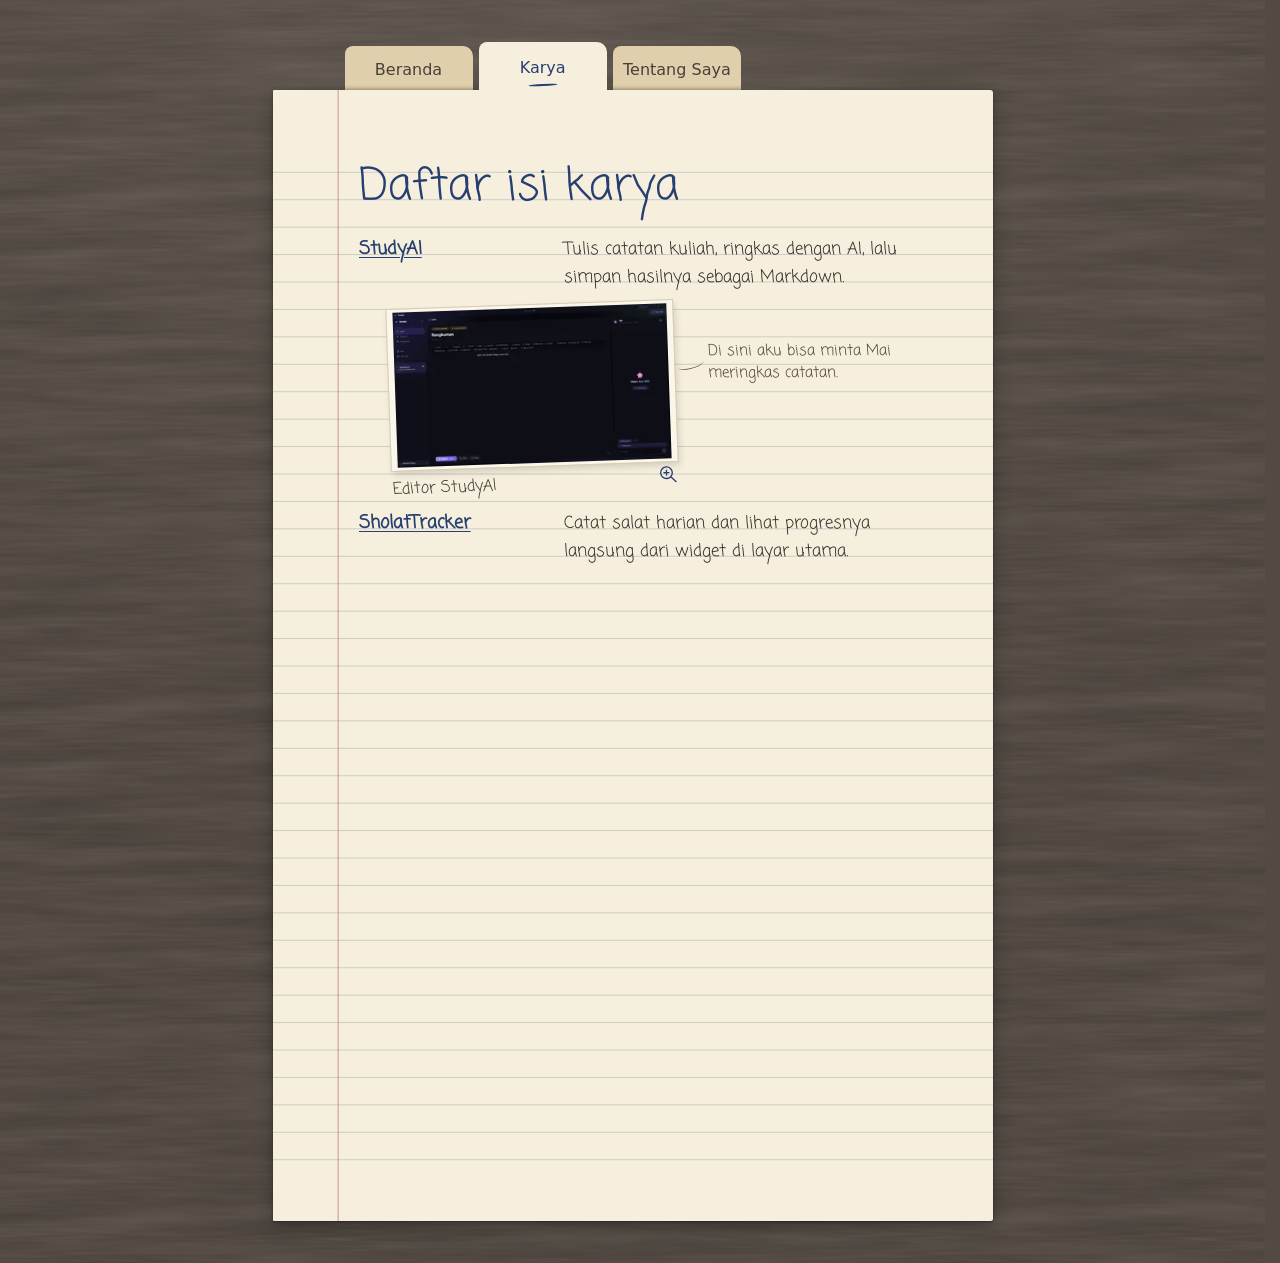
==== karya.html @ a85c1e25 "initial website" ====
<!doctype html>
<html lang="id">
<head>
  <meta charset="utf-8">
  <meta name="viewport" content="width=device-width, initial-scale=1">
  <title>StudyAI dan SholatTracker &mdash; Karya Haydar</title>
  <meta name="description" content="Jelajahi StudyAI untuk menulis dan merangkum catatan serta SholatTracker untuk melihat progres salat lewat widget. Buka foto aplikasi dan repositori tiap karya.">
  <link rel="stylesheet" href="assets/fonts/coming-soon.css">
  <link rel="stylesheet" href="assets/css/folio.css">
  <script defer blocking="render" src="assets/js/project-pockets.js"></script>
  <script defer blocking="render" src="assets/js/folio.js"></script>
  <script defer blocking="render" src="assets/js/photo-view.js"></script>
  <script defer blocking="render" src="assets/js/album.js"></script>
</head>
<body>
<div id="buku-sndiy">
  <noscript>
    <aside class="desk-note"><p class="reading-note">Semua isi bisa dibaca di sini. Kalau mau mencoba album interaktif, kamu bisa mengaktifkan JavaScript.</p></aside>
  </noscript>
  <nav class="paper-tabs" aria-label="Penanda bagian">
    <a href="index.html">Beranda</a>
    <a href="karya.html" aria-current="page">Karya</a>
    <a href="tentang.html">Tentang Saya</a>
  </nav>
  <div class="folio-frame"><div class="folio">
  <svg class="ruling" width="0" height="0" viewBox="0 0 210 330" preserveAspectRatio="none" aria-hidden="true">
    <path stroke="#a6afb1" stroke-opacity=".72" stroke-width=".22" d="M0 24H210 M0 32H210 M0 40H210 M0 48H210 M0 56H210 M0 64H210 M0 72H210 M0 80H210 M0 88H210 M0 96H210 M0 104H210 M0 112H210 M0 120H210 M0 128H210 M0 136H210 M0 144H210 M0 152H210 M0 160H210 M0 168H210 M0 176H210 M0 184H210 M0 192H210 M0 200H210 M0 208H210 M0 216H210 M0 224H210 M0 232H210 M0 240H210 M0 248H210 M0 256H210 M0 264H210 M0 272H210 M0 280H210 M0 288H210 M0 296H210 M0 304H210 M0 312H210"/>
    <path stroke="#be837a" stroke-width=".32" stroke-opacity=".72" d="M19 0V330"/>
  </svg>
  <header class="project-nav"><a class="link" href="#daftar-isi" data-back-to-index hidden>&larr; Kembali ke daftar isi</a></header>
  <main>
    <span class="font-probe" aria-hidden="true"></span>
    <div class="sheets">
    <section id="daftar-isi" data-content="proyek">
      <h1 tabindex="-1">Daftar isi karya</h1>
      <ul class="contents">
        <li><a href="#studyai"><strong>StudyAI</strong><p class="entry-summary">Tulis catatan kuliah, ringkas dengan AI, lalu simpan hasilnya sebagai Markdown.</p></a>
          <div class="editor-example">
            <figure class="print index-print" style="--photo-ratio:1.777778">
              <a class="photo-trigger single-photo" href="foto.html#foto-daftar-isi" data-full="assets/karya/editor-rangkum-studyai.webp" aria-label="Perbesar editor rangkuman StudyAI">
                <span class="print-window"><img src="assets/karya/editor-rangkum-studyai-kecil.webp" width="200" alt="Catatan berjudul Rangkuman di editor StudyAI, dengan panel asisten Mai di sebelah kanan" decoding="async"></span>
                <span class="print-label"><span class="photo-caption">Editor StudyAI</span><span class="photo-hint"><svg viewBox="0 0 24 24" width="20" height="20" fill="none" stroke="currentColor" stroke-width="1.6" stroke-linecap="round" stroke-linejoin="round" aria-hidden="true"><path d="M17 10a7 7 0 1 1-14 0 7 7 0 0 1 14 0z M15 15l6 6 M7 10h6 M10 7v6"/></svg></span></span>
              </a>
            </figure>
            <aside class="editor-note">Di sini aku bisa minta Mai meringkas catatan.</aside>
          </div>
        </li>
        <li><a href="#sholattracker"><strong>SholatTracker</strong><p class="entry-summary">Catat salat harian dan lihat progresnya langsung dari widget di layar utama.</p></a></li>
      </ul>
    </section>
    <section id="studyai" class="project-note" data-content="studyai">
      <h1 tabindex="-1">StudyAI</h1>
      <div class="project-body">
        <div class="project-copy">
          <p>Kubuat StudyAI untuk mengolah catatan kuliah. Aku bisa menulis di editor, meminta ringkasan dari Mai, lalu menyimpan catatannya sebagai Markdown.</p>
          <a class="link" href="https://github.com/sndiy/studyai" target="_blank" rel="noopener">Repo GitHub &nearr;</a>
        </div>
        <div class="project-fallback">
          <a href="foto.html#editor-studyai"><img src="assets/karya/editor-studyai-kecil.webp" alt="Editor catatan StudyAI" width="200" loading="lazy"></a>
          <a class="fallback-back" href="#daftar-isi">&larr; Kembali ke daftar isi</a>
          <section>
            <h2>Foto lainnya</h2>
            <ul>
              <li><a href="foto.html#editor-rangkum-studyai">Ringkasan di editor StudyAI</a></li>
              <li><a href="foto.html#tanya-ai-studyai">Panel tanya AI</a></li>
              <li><a href="foto.html#pengaturan-studyai">Pengaturan StudyAI</a></li>
            </ul>
          </section>
          <section class="project-note-copy">
            <h2>Dari editor ke Markdown</h2>
            <p>Saat catatan TipTap disimpan ke Markdown, StudyAI menyimpan warna dan sorotan sebagai HTML sebaris agar formatnya ikut terbaca saat berkas dibuka lagi. Chat AI juga bisa memakai bagian catatan yang relevan sebagai konteks.</p>
          </section>
        </div>
      </div>
    </section>
    <section id="sholattracker" class="project-note" data-content="sholattracker">
      <h1 tabindex="-1">SholatTracker</h1>
      <div class="project-body">
        <div class="project-copy">
          <p>Kubuat SholatTracker supaya catatan lima waktu salat mudah dipantau. Aku bisa melihat progres hari ini lewat widget dan membuka riwayat untuk melihat hari-hari sebelumnya.</p>
          <a class="link" href="https://github.com/sndiy/SholatTracker" target="_blank" rel="noopener">Repo GitHub &nearr;</a>
        </div>
        <div class="project-fallback">
          <a href="foto.html#riwayat-sholattracker"><img src="assets/karya/riwayat-sholattracker-kecil.webp" alt="Riwayat salat SholatTracker" width="140" loading="lazy"></a>
          <a class="fallback-back" href="#daftar-isi">&larr; Kembali ke daftar isi</a>
          <section>
            <h2>Foto lainnya</h2>
            <ul>
              <li><a href="foto.html#beranda-sholattracker">Beranda aplikasi</a></li>
              <li><a href="foto.html#pengingat-sholattracker">Pengaturan pengingat salat</a></li>
            </ul>
          </section>
          <section class="project-note-copy">
            <h2>Cara pengingat bekerja</h2>
            <p>Ponsel bisa mati sebelum waktu salat. Karena itu, kubuat pengingatnya terjadwal kembali saat ponsel dinyalakan. Catatan tersimpan di perangkat dengan SharedPreferences, dan laporan riwayat bisa dibagikan sebagai PDF.</p>
          </section>
        </div>
      </div>
    </section>
    </div>
  </main>
  <nav class="page-controls" aria-label="Balik lembar" hidden><button type="button" data-turn="-1" aria-label="Lembar sebelumnya">&larr;</button><span data-folio aria-live="polite"></span><button type="button" data-turn="1" aria-label="Lembar berikutnya">&rarr;</button></nav>
  </div></div>
  <template data-pocket-template>
    <div class="pocket">
      <div class="print-stage"><figure class="print">
        <button type="button" class="photo-trigger" aria-haspopup="dialog">
          <span class="print-window"><img alt=""></span>
          <span class="print-label"><span class="photo-caption"></span>
          <span class="photo-hint" aria-hidden="true">
            <svg class="zoom-mark" viewBox="0 0 24 24" fill="none" stroke="currentColor" stroke-width="1.7" stroke-linecap="round" focusable="false">
              <circle cx="10" cy="10" r="6.75"/>
              <path d="m15 15 5.5 5.5 M7.5 10h5 M10 7.5v5"/>
            </svg>
            <span class="photo-count"></span>
          </span>
          </span>
        </button>
      </figure></div>
      <div class="opening"><div class="insert">
        <button type="button" class="handle" aria-expanded="false"></button>
        <div class="insert-text"></div>
      </div></div>
    </div>
  </template>
  <dialog class="album" aria-labelledby="album-title">
    <div class="album-bar"><h2 id="album-title"></h2><button type="button" class="album-close" autofocus>Tutup album</button></div>
    <div class="album-grid"></div>
  </dialog>
  <dialog class="photo-view" aria-labelledby="photo-caption">
    <figure class="enlargement"><span class="print-window"><img alt=""></span><figcaption id="photo-caption"></figcaption></figure>
    <button type="button" class="photo-close" aria-label="Tutup foto" autofocus><svg width="20" height="20" viewBox="0 0 20 20" aria-hidden="true"><path d="M4 4l12 12M16 4L4 16" fill="none" stroke="currentColor" stroke-width="1.8" stroke-linecap="round"/></svg></button>
  </dialog>
</div>
</body>
</html>
---- assets/fonts/coming-soon.css ----
/* Coming Soon ? Copyright (c) 2010 by Open Window. All rights reserved.
Apache License
                           Version 2.0, January 2004
                        http://www.apache.org/licenses/

   TERMS AND CONDITIONS FOR USE, REPRODUCTION, AND DISTRIBUTION

   1. Definitions.

      "License" shall mean the terms and conditions for use, reproduction,
      and distribution as defined by Sections 1 through 9 of this document.

      "Licensor" shall mean the copyright owner or entity authorized by
      the copyright owner that is granting the License.

      "Legal Entity" shall mean the union of the acting entity and all
      other entities that control, are controlled by, or are under common
      control with that entity. For the purposes of this definition,
      "control" means (i) the power, direct or indirect, to cause the
      direction or management of such entity, whether by contract or
      otherwise, or (ii) ownership of fifty percent (50%) or more of the
      outstanding shares, or (iii) beneficial ownership of such entity.

      "You" (or "Your") shall mean an individual or Legal Entity
      exercising permissions granted by this License.

      "Source" form shall mean the preferred form for making modifications,
      including but not limited to software source code, documentation
      source, and configuration files.

      "Object" form shall mean any form resulting from mechanical
      transformation or translation of a Source form, including but
      not limited to compiled object code, generated documentation,
      and conversions to other media types.

      "Work" shall mean the work of authorship, whether in Source or
      Object form, made available under the License, as indicated by a
      copyright notice that is included in or attached to the work
      (an example is provided in the Appendix below).

      "Derivative Works" shall mean any work, whether in Source or Object
      form, that is based on (or derived from) the Work and for which the
      editorial revisions, annotations, elaborations, or other modifications
      represent, as a whole, an original work of authorship. For the purposes
      of this License, Derivative Works shall not include works that remain
      separable from, or merely link (or bind by name) to the interfaces of,
      the Work and Derivative Works thereof.

      "Contribution" shall mean any work of authorship, including
      the original version of the Work and any modifications or additions
      to that Work or Derivative Works thereof, that is intentionally
      submitted to Licensor for inclusion in the Work by the copyright owner
      or by an individual or Legal Entity authorized to submit on behalf of
      the copyright owner. For the purposes of this definition, "submitted"
      means any form of electronic, verbal, or written communication sent
      to the Licensor or its representatives, including but not limited to
      communication on electronic mailing lists, source code control systems,
      and issue tracking systems that are managed by, or on behalf of, the
      Licensor for the purpose of discussing and improving the Work, but
      excluding communication that is conspicuously marked or otherwise
      designated in writing by the copyright owner as "Not a Contribution."

      "Contributor" shall mean Licensor and any individual or Legal Entity
      on behalf of whom a Contribution has been received by Licensor and
      subsequently incorporated within the Work.

   2. Grant of Copyright License. Subject to the terms and conditions of
      this License, each Contributor hereby grants to You a perpetual,
      worldwide, non-exclusive, no-charge, royalty-free, irrevocable
      copyright license to reproduce, prepare Derivative Works of,
      publicly display, publicly perform, sublicense, and distribute the
      Work and such Derivative Works in Source or Object form.

   3. Grant of Patent License. Subject to the terms and conditions of
      this License, each Contributor hereby grants to You a perpetual,
      worldwide, non-exclusive, no-charge, royalty-free, irrevocable
      (except as stated in this section) patent license to make, have made,
      use, offer to sell, sell, import, and otherwise transfer the Work,
      where such license applies only to those patent claims licensable
      by such Contributor that are necessarily infringed by their
      Contribution(s) alone or by combination of their Contribution(s)
      with the Work to which such Contribution(s) was submitted. If You
      institute patent litigation against any entity (including a
      cross-claim or counterclaim in a lawsuit) alleging that the Work
      or a Contribution incorporated within the Work constitutes direct
      or contributory patent infringement, then any patent licenses
      granted to You under this License for that Work shall terminate
      as of the date such litigation is filed.

   4. Redistribution. You may reproduce and distribute copies of the
      Work or Derivative Works thereof in any medium, with or without
      modifications, and in Source or Object form, provided that You
      meet the following conditions:

      (a) You must give any other recipients of the Work or
          Derivative Works a copy of this License; and

      (b) You must cause any modified files to carry prominent notices
          stating that You changed the files; and

      (c) You must retain, in the Source form of any Derivative Works
          that You distribute, all copyright, patent, trademark, and
          attribution notices from the Source form of the Work,
          excluding those notices that do not pertain to any part of
          the Derivative Works; and

      (d) If the Work includes a "NOTICE" text file as part of its
          distribution, then any Derivative Works that You distribute must
          include a readable copy of the attribution notices contained
          within such NOTICE file, excluding those notices that do not
          pertain to any part of the Derivative Works, in at least one
          of the following places: within a NOTICE text file distributed
          as part of the Derivative Works; within the Source form or
          documentation, if provided along with the Derivative Works; or,
          within a display generated by the Derivative Works, if and
          wherever such third-party notices normally appear. The contents
          of the NOTICE file are for informational purposes only and
          do not modify the License. You may add Your own attribution
          notices within Derivative Works that You distribute, alongside
          or as an addendum to the NOTICE text from the Work, provided
          that such additional attribution notices cannot be construed
          as modifying the License.

      You may add Your own copyright statement to Your modifications and
      may provide additional or different license terms and conditions
      for use, reproduction, or distribution of Your modifications, or
      for any such Derivative Works as a whole, provided Your use,
      reproduction, and distribution of the Work otherwise complies with
      the conditions stated in this License.

   5. Submission of Contributions. Unless You explicitly state otherwise,
      any Contribution intentionally submitted for inclusion in the Work
      by You to the Licensor shall be under the terms and conditions of
      this License, without any additional terms or conditions.
      Notwithstanding the above, nothing herein shall supersede or modify
      the terms of any separate license agreement you may have executed
      with Licensor regarding such Contributions.

   6. Trademarks. This License does not grant permission to use the trade
      names, trademarks, service marks, or product names of the Licensor,
      except as required for reasonable and customary use in describing the
      origin of the Work and reproducing the content of the NOTICE file.

   7. Disclaimer of Warranty. Unless required by applicable law or
      agreed to in writing, Licensor provides the Work (and each
      Contributor provides its Contributions) on an "AS IS" BASIS,
      WITHOUT WARRANTIES OR CONDITIONS OF ANY KIND, either express or
      implied, including, without limitation, any warranties or conditions
      of TITLE, NON-INFRINGEMENT, MERCHANTABILITY, or FITNESS FOR A
      PARTICULAR PURPOSE. You are solely responsible for determining the
      appropriateness of using or redistributing the Work and assume any
      risks associated with Your exercise of permissions under this License.

   8. Limitation of Liability. In no event and under no legal theory,
      whether in tort (including negligence), contract, or otherwise,
      unless required by applicable law (such as deliberate and grossly
      negligent acts) or agreed to in writing, shall any Contributor be
      liable to You for damages, including any direct, indirect, special,
      incidental, or consequential damages of any character arising as a
      result of this License or out of the use or inability to use the
      Work (including but not limited to damages for loss of goodwill,
      work stoppage, computer failure or malfunction, or any and all
      other commercial damages or losses), even if such Contributor
      has been advised of the possibility of such damages.

   9. Accepting Warranty or Additional Liability. While redistributing
      the Work or Derivative Works thereof, You may choose to offer,
      and charge a fee for, acceptance of support, warranty, indemnity,
      or other liability obligations and/or rights consistent with this
      License. However, in accepting such obligations, You may act only
      on Your own behalf and on Your sole responsibility, not on behalf
      of any other Contributor, and only if You agree to indemnify,
      defend, and hold each Contributor harmless for any liability
      incurred by, or claims asserted against, such Contributor by reason
      of your accepting any such warranty or additional liability.

   END OF TERMS AND CONDITIONS */
    @font-face {
      font-family:"Coming Soon";
      font-style:normal;
      font-weight:400;
      font-display:swap;
      src:url("[data-uri]") format("truetype");
    }
---- assets/css/folio.css ----
#buku-sndiy { --ink:#34312c; --pen:#273f70; --paper:#f6efde; --rule:#c4baa4; --pitch:2.125rem; --body:"Segoe UI",system-ui,Arial,sans-serif; --hand:"Coming Soon","Segoe Print","Chalkboard SE",var(--body); --type:"Courier New",monospace; color:var(--ink); font:1rem/1.55 var(--body); }
html {
  --folio-styled:1;
  /* Skala serat mengikuti lebar folio sampai ukuran cetak maksimum. */
  --wood-size:min(112vw,54rem);
  margin:0; padding:0;
  background-color:#524a43;
  background-image:radial-gradient(ellipse 55rem 48rem at 42% 0%,#f6efde12,transparent),
    url("data:image/svg+xml,%3Csvg xmlns='http://www.w3.org/2000/svg' width='864' height='512'%3E%3Cfilter id='grain' x='0' y='0' width='100%25' height='100%25' color-interpolation-filters='sRGB'%3E%3CfeTurbulence type='fractalNoise' baseFrequency='.005 .055' numOctaves='3' stitchTiles='stitch' result='grain'/%3E%3CfeTurbulence type='fractalNoise' baseFrequency='.018 .32' numOctaves='2' stitchTiles='stitch'/%3E%3CfeComposite in2='grain' operator='arithmetic' k2='.3' k3='.7'/%3E%3CfeColorMatrix values='.3 0 0 0 .35 .3 0 0 0 .35 .3 0 0 0 .35 0 0 0 0 1'/%3E%3C/filter%3E%3Crect width='100%25' height='100%25' filter='url(%23grain)'/%3E%3C/svg%3E");
  background-blend-mode:normal,soft-light;
  background-size:auto,var(--wood-size) auto;
  background-position:top center;
  background-repeat:no-repeat,repeat;
}
body { margin:0; padding:0 }
#buku-sndiy {
  min-height:100vh; box-sizing:border-box;
  padding:clamp(12px,3.5%,42px) clamp(7px,2.5%,42px);
}
#buku-sndiy .folio-frame { inline-size:min(100%,720px); margin-inline:auto; container-type:inline-size }
#buku-sndiy .folio { --left-edge:calc(100% * 25 / 210); --right-edge:calc(100% * 17 / 210); --folio-rule:24px; position:relative; inline-size:100%; min-block-size:var(--folio-height,auto); display:grid; grid-template-rows:clamp(27px,7cqw,51px) minmax(0,1fr) max(48px,5.45%); background:var(--paper); border-radius:1px 3px 2px 1px; box-shadow:0 5px 17px #16151260,0 1px 2px #16151280; overflow-wrap:anywhere; container:folio / inline-size }
#buku-sndiy.paginated .folio { aspect-ratio:210 / 330; block-size:var(--folio-height,auto) }
#buku-sndiy .ruling { position:absolute; inset:0; width:100%; height:100%; pointer-events:none; }
#buku-sndiy.paginated .sheets { block-size:var(--column-height,100%); min-block-size:0; column-count:1; column-fill:auto; column-gap:0; overflow:hidden; }
#buku-sndiy .sheets h1, #buku-sndiy .sheets h2 { break-after:avoid }
#buku-sndiy .sheets p { widows:2; orphans:2 }
#buku-sndiy .page-controls { position:absolute; inset:auto var(--right-edge) .25rem var(--left-edge); display:grid; grid-template-columns:minmax(0,1fr) auto minmax(0,1fr); align-items:center; gap:.4rem; color:var(--pen); font:.85rem/1.3 var(--type); text-align:center }
#buku-sndiy .page-controls button:first-child { justify-self:start }
#buku-sndiy .page-controls button:last-child { justify-self:end }
#buku-sndiy .page-controls button { min-width:44px; min-height:44px; padding:.25rem .55rem; border:1px solid var(--pen); border-radius:3px; background:var(--paper); color:var(--pen); font:inherit }
#buku-sndiy .page-controls button:disabled { opacity:.3; cursor:default }
#buku-sndiy .page-controls button:focus-visible { outline:2px solid var(--pen); outline-offset:-3px }
#buku-sndiy main { container:writing / inline-size }
#buku-sndiy * { box-sizing:border-box }
#buku-sndiy [hidden] { display:none !important }
#buku-sndiy .project-nav { position:relative; grid-row:1; display:flex; align-items:center; padding-inline:var(--left-edge) var(--right-edge) }
#buku-sndiy .project-nav .link { display:inline-flex; align-items:center; min-height:44px; font:600 .82rem/1.35 var(--body) }
#buku-sndiy .folio:has(.project-nav a:not([hidden])) { grid-template-rows:max(44px,7cqw) minmax(0,1fr) max(48px,5.45%) }
#buku-sndiy button { font:inherit; color:inherit; background:transparent; border:0; cursor:pointer }
#buku-sndiy :is(button,a):focus-visible { outline:2px solid var(--pen); outline-offset:-2px }
#buku-sndiy .paper-tabs { width:min(100%,720px); margin-inline:auto; padding-inline:min(10%,72px) min(4%,29px); display:flex; justify-content:flex-start; align-items:end; gap:clamp(3px,1%,7px); position:relative; z-index:1 }
#buku-sndiy .paper-tabs a { display:grid; place-items:center; text-align:center; text-decoration:none; position:relative; flex:0 1 8rem; min-width:0; min-height:44px; padding:.65rem .25rem .4rem; border-radius:8px 10px 0 0; background:#dfcfac; color:#484138; box-shadow:inset 0 -5px 5px -5px #715e40; font:500 max(15px,1rem)/1.3 var(--body); }
#buku-sndiy .paper-tabs a[aria-current="page"] { min-height:48px; background:var(--paper); color:var(--pen); box-shadow:none; }
#buku-sndiy .paper-tabs a[aria-current="page"]::after { content:""; position:absolute; bottom:4px; left:50%; width:1.8rem; height:2px; background:var(--pen); border-radius:60%; transform:translateX(-50%) rotate(-3deg) }
#buku-sndiy .paper-tabs a:focus-visible { outline:2px solid var(--pen); outline-offset:-4px }
#buku-sndiy main { min-height:0; grid-row:2; padding:calc(var(--folio-rule) * .75) var(--right-edge) 0 var(--left-edge) }
#buku-sndiy main { position:relative }
#buku-sndiy main h1, #buku-sndiy main h2, #buku-sndiy main p { font-family:var(--hand); font-weight:400; color:var(--pen); margin:0 }
#buku-sndiy main h1 { font-size:clamp(1.8rem,5.5vw,2.75rem); line-height:calc(2 * var(--pitch)); margin-bottom:calc(var(--pitch) / 2) }
#buku-sndiy main h2 { font-size:max(20px,1.4rem); font-weight:600; line-height:var(--pitch) }
#buku-sndiy main p { color:var(--ink); font-size:max(17px,1.0625rem); line-height:var(--pitch); max-width:46ch }
#buku-sndiy .ruled { position:relative; top:var(--nudge,0px) }
#buku-sndiy .baseline { display:inline-block; width:0; height:0; vertical-align:baseline }
#buku-sndiy .signature { display:block; width:min(100%,12rem); height:auto; color:var(--pen) }
#buku-sndiy .signature-name { position:absolute; width:1px; height:1px; clip-path:inset(50%); overflow:hidden }
#buku-sndiy .home-copy .project-invitation { font-size:.95rem }
#buku-sndiy .project-invitation a { display:inline; padding:0 }
#buku-sndiy .contact-card p { font:1rem/1.45 var(--hand); margin:0 0 .45rem }
#buku-sndiy .signature path { fill:none; stroke:currentColor; stroke-width:2.85; stroke-linecap:round; stroke-linejoin:round }
#buku-sndiy .signature .initial-down { --start:30ms; --duration:105ms; stroke-width:3.4 }
#buku-sndiy .signature .initial-cross { --start:155ms; --duration:65ms; stroke-width:2.2 }
#buku-sndiy .signature .initial-up { --start:235ms; --duration:90ms; stroke-width:3.15 }
#buku-sndiy .signature .name-start { --start:325ms; --duration:225ms }
#buku-sndiy .signature .name-end { --start:550ms; --duration:270ms }
#buku-sndiy .signature .signoff { --start:850ms; --duration:155ms; stroke-width:1.7 }
@media (prefers-reduced-motion:no-preference) and (update:fast) {
  #buku-sndiy.paginated .signature path {
    stroke-dasharray:1;
    animation:buku-write var(--duration) cubic-bezier(.35,.12,.62,.94) var(--start) both;
  }
}
@keyframes buku-write {
  from { opacity:0; stroke-dashoffset:1 }
  2% { opacity:1 }
  to { opacity:1; stroke-dashoffset:0 }
}
#buku-sndiy .link, #buku-sndiy main a { display:inline-block; padding:8px 0; color:var(--pen); text-decoration:underline; text-underline-offset:4px }
#buku-sndiy .pocket { position:relative; isolation:isolate; break-inside:avoid; margin:calc(var(--pitch) / 2) auto .55rem; height:min(clamp(12.8rem,42vw,20rem),var(--column-height,20rem)); max-width:34rem; --peek:3.3rem; --lift:0; }
#buku-sndiy .print-stage { position:relative; top:2%; margin-inline:2%; height:calc(98% - var(--peek) - 2.6rem); container-type:size; display:grid; place-items:end center }
#buku-sndiy .print-stage :is(.print,.stack-layer) { width:min(var(--print-width),94cqw,calc(90cqh * var(--photo-ratio))); }
#buku-sndiy .print { --tilt:-2deg; position:relative; aspect-ratio:var(--photo-ratio); margin:0; border:1px solid transparent; transform:rotate(var(--tilt)) }
#buku-sndiy .stack-layer { position:absolute; left:50%; bottom:5px; z-index:-1; aspect-ratio:var(--photo-ratio); object-fit:contain; padding:3px; background:#f5efdf; border:1px solid #c7bda9; box-shadow:1px 2px 3px #483d2c30; transform:translateX(-48%) rotate(4deg) }
#buku-sndiy .stack-layer + .stack-layer { z-index:-2; bottom:8px; transform:translateX(-52%) rotate(-2deg) }
#buku-sndiy .photo-trigger { display:block; width:100%; height:100%; padding:0; cursor:zoom-in; text-align:left }
#buku-sndiy .print-window { display:block; position:relative; width:100%; aspect-ratio:var(--photo-ratio); background:#faf6e9 }
#buku-sndiy .print .print-window { outline:1px solid #d5cdb9; box-shadow:2px 4px 7px #483d2c30 }
#buku-sndiy .portrait-mount .print { --tilt:0deg }
#buku-sndiy .print-window img { position:absolute; left:2%; top:2%; width:96%; height:96%; object-fit:contain; background:#eee9da }
#buku-sndiy :is(.portrait-mount,.enlargement.portrait) img { object-fit:cover }
#buku-sndiy .print-label { position:absolute; inset:100% 0 auto; display:flex; gap:.45rem; align-items:baseline; justify-content:space-between; padding:.25rem 0; }
#buku-sndiy .photo-caption,#buku-sndiy .enlargement figcaption { color:#3d3b34; font:1rem/1.35 var(--hand) }
#buku-sndiy .photo-hint { color:var(--pen); font:.85rem/1.3 var(--body); text-decoration:underline }
#buku-sndiy .zoom-mark { width:1.15rem; height:1.15rem; display:block }
#buku-sndiy .stacked .zoom-mark { display:none }
#buku-sndiy .photo-view { position:fixed; inset:0; width:100%; height:100%; max-width:none; max-height:none; box-sizing:border-box; padding:12px; border:0; margin:0; background:transparent; color:var(--ink) }
#buku-sndiy .photo-view[open] { display:grid; justify-items:center; align-content:center }
#buku-sndiy .photo-view::backdrop { background:transparent }
#buku-sndiy .photo-view[open] { background-color:rgba(29,23,18,.85) }
#buku-sndiy .photo-view.returning { background-color:transparent }
#buku-sndiy .photo-view.returning :is(figcaption,.photo-close) { opacity:0 }
@media (prefers-reduced-motion:no-preference) and (update:fast) {
  #buku-sndiy .photo-view { transition:background-color var(--return-time,240ms) ease-out }
  @starting-style { #buku-sndiy .photo-view[open] { background-color:transparent } }
  #buku-sndiy .photo-view :is(figcaption,.photo-close) { transition:opacity 100ms ease-out }
  #buku-sndiy .enlargement .print-window { transition:box-shadow var(--return-time,240ms) ease-out }
}
#buku-sndiy .enlargement { width:min(100%,56rem,calc(max(5rem,100vh - 9rem) * var(--photo-ratio))); width:min(100%,56rem,calc(max(5rem,100dvh - 9rem) * var(--photo-ratio))); margin:0; min-height:0; }
#buku-sndiy .enlargement .print-window { box-shadow:0 15px 50px #0007 }
#buku-sndiy :is(.single-photo,.album-photo,.photo-view) { touch-action:pan-x pan-y }
#buku-sndiy .returning .enlargement .print-window { box-shadow:0 1px 3px #0002 }
#buku-sndiy .enlargement figcaption { position:relative; left:50%; transform:translateX(-50%); width:min(48ch,calc(100vw - 2.5rem)); margin:.65rem 0 0; color:var(--paper); text-align:center; text-wrap:balance; line-height:1.5; text-shadow:0 1px 3px #211a14; overflow-wrap:anywhere }
#buku-sndiy .album-photo img { display:block; width:100%; aspect-ratio:var(--photo-ratio); object-fit:contain }
#buku-sndiy .photo-close { position:absolute; top:max(8px,env(safe-area-inset-top)); right:max(8px,env(safe-area-inset-right)); z-index:1; width:44px; height:44px; display:grid; place-items:center; padding:0; border-radius:50%; background:#29251ee6; color:var(--paper); font:1.65rem/1 var(--body) }
#buku-sndiy .photo-close:focus-visible { outline-color:var(--paper) }
html { scrollbar-gutter:stable }
html.photo-open { overflow:hidden }
#buku-sndiy .lifted .print-window, #buku-sndiy .album-photo.lifted,
#buku-sndiy .spread-out :is(.print-window,.stack-layer) { visibility:hidden }
#buku-sndiy .album { width:min(52rem,calc(100% - 1.25rem)); max-width:100%; max-height:88vh; max-height:88dvh; margin:auto; padding:0; border:1px solid #c7bda9; background:var(--paper); color:var(--ink); box-shadow:0 12px 48px #241b1555; overflow:hidden }
#buku-sndiy .album[open] { display:flex; flex-direction:column }
#buku-sndiy :is(.album,.photo-view):not([open]) { display:none }
#buku-sndiy .album::backdrop { background:#211a14bf }
#buku-sndiy .album-bar { display:flex; align-items:center; justify-content:space-between; flex-wrap:wrap; gap:.25rem 1rem; padding:.65rem 1rem; border-bottom:1px solid var(--rule) }
#buku-sndiy .album-bar h2 { margin:0; color:var(--pen); font:1.35rem/1.3 var(--hand) }
#buku-sndiy .album-close { min-height:44px; color:var(--pen); text-decoration:underline }
#buku-sndiy .album-grid { margin:0; padding:clamp(.8rem,3vw,1.5rem); overflow-y:auto; overscroll-behavior:contain; display:grid; grid-template-columns:repeat(auto-fill,minmax(min(100%,9rem),1fr)); align-content:start; gap:clamp(.65rem,2vw,1.15rem) }
#buku-sndiy .album-entry { min-width:0; margin:0; color:var(--pen); font:1rem/1.35 var(--hand) }
#buku-sndiy .album-mount { aspect-ratio:1; display:grid; align-items:end; justify-items:center }
#buku-sndiy .album-entry figcaption { margin-top:.6rem; text-align:center }
#buku-sndiy .album-photo { width:min(100%,calc(100% * var(--photo-ratio))); min-width:0; padding:.3rem; background:#faf6e9; border:1px solid #d5cdb9; box-shadow:1px 2px 4px #483d2c24; cursor:zoom-in }
@media (prefers-reduced-motion:no-preference) and (update:fast) {
  #buku-sndiy .album[open] .album-photo { animation:place-print 145ms ease-out var(--place-delay,0ms) backwards }
  @keyframes place-print { from { translate:0 -3px } }
}
@media (hover:hover) and (pointer:fine) and (prefers-reduced-motion:no-preference) and (update:fast) {
  #buku-sndiy.paginated :is(.print:not(.lifted) .print-window,.album-photo) {
    transform-origin:50% 90%;
    transition:scale 220ms ease-out, box-shadow 220ms ease-out;
  }
  #buku-sndiy.paginated :is(.print:not(.stacked,.lifted) .print-window:hover,.stacked:not(.lifted) .photo-trigger:hover .print-window,.album-photo:hover) {
    scale:1.025;
    box-shadow:3px 7px 11px #483d2c3b;
  }
  #buku-sndiy .stack-layer { transition:translate 260ms ease-out, rotate 260ms ease-out, box-shadow 260ms ease-out }
  #buku-sndiy .stack-layer + .stack-layer { transition-duration:310ms }
  #buku-sndiy .stacked .photo-trigger:hover .stack-layer {
    translate:8px -5px;
    rotate:3deg;
    box-shadow:2px 5px 7px #483d2c38;
  }
  #buku-sndiy .stacked .photo-trigger:hover .stack-layer + .stack-layer {
    translate:-7px -9px;
    rotate:-3deg;
  }
}
#buku-sndiy .project-note h2 { margin-top:var(--pitch) }
#buku-sndiy .opening { position:absolute; inset:0; overflow:hidden; pointer-events:none }
#buku-sndiy .insert { --rule-offset:20px; pointer-events:auto; position:absolute; inset:3px 4% 0; display:grid; grid-template-rows:auto minmax(0,1fr); padding:0 5% .55rem; color:#233f4a; background-color:#dce8e7; background-image:repeating-linear-gradient(to bottom,#7e9aa438 var(--rule-offset) calc(var(--rule-offset) + 1px),transparent calc(var(--rule-offset) + 1px) calc(var(--rule-offset) + var(--folio-rule))); box-shadow:1px 2px 7px #342e264f; border:1px solid #aabfc0; border-radius:2px 3px 0 0; transform:translateY(calc((1 - var(--lift)) * (100% - var(--peek)) - var(--hint,0px))); }
@media (prefers-reduced-motion:no-preference) and (update:fast) { #buku-sndiy .pocket:not(.dragging) .insert { transition:transform 420ms cubic-bezier(.22,.72,.2,1) } }
#buku-sndiy .handle { display:block; width:100%; height:var(--peek); padding:0; color:#234754; text-align:left; touch-action:none; user-select:none; cursor:grab; font:400 max(17px,1.0625rem)/1.3 var(--hand); }
#buku-sndiy .dragging .handle {cursor:grabbing}
@media(hover:hover) and (prefers-reduced-motion:no-preference) and (update:fast) { #buku-sndiy .pocket:not(.dragging):not(.opened) .insert:has(.handle:hover) { --hint:4px } }

#buku-sndiy .pocket::after { content:""; pointer-events:none; position:absolute; inset:auto 0 -3px; height:7px; background:linear-gradient(#514238,#756554 55%,#cfbfa4 75%,var(--paper)); clip-path:polygon(0 50%,5% 40%,10% 65%,16% 27%,19% 40%,30% 20%,36% 55%,43% 24%,49% 53%,56% 25%,64% 55%,70% 30%,77% 58%,85% 27%,92% 48%,100% 35%,99% 82%,71% 89%,50% 80%,25% 95%,2% 86%) }
#buku-sndiy .insert-text { min-height:0; overflow:auto; font:max(18px,1.125rem)/var(--pitch) var(--hand); background:transparent; }
#buku-sndiy .insert-text:focus-visible { outline:2px solid var(--pen); outline-offset:-2px }
#buku-sndiy button, #buku-sndiy nav { max-inline-size:100%; overflow-wrap:anywhere }
#buku-sndiy .font-probe { position:absolute; width:1rem; height:1em; visibility:hidden; pointer-events:none }
#buku-sndiy .photo-view[open] .enlargement { max-width:min(100%,72rem) }

#buku-sndiy:not(.paginated) .folio { min-block-size:157.142857cqw; grid-template-rows:48px auto 48px }
#buku-sndiy:not(.paginated) .project-note { margin-block-start:var(--pitch) }
@supports selector(:has(:target)) {
  #buku-sndiy:not(.paginated) .folio:has(#daftar-isi) {
    block-size:157.142857cqw;
    grid-template-rows:clamp(27px,7cqw,51px) minmax(0,1fr) 2rem;
  }
  #buku-sndiy:not(.paginated) main:has(#daftar-isi) { overflow:auto; scrollbar-gutter:stable }
  #buku-sndiy:not(.paginated) .sheets:has(#daftar-isi) .project-note:not(:target),
  #buku-sndiy:not(.paginated) .sheets:has(.project-note:target) #daftar-isi { display:none }
}
#buku-sndiy .desk-note {
  width:min(100%,720px); margin:0 auto 1rem; padding-inline:.35rem;
  display:flex; justify-content:flex-end; filter:drop-shadow(1px 3px 2px #211a1459);
}
#buku-sndiy .reading-note {
  width:13rem; max-width:100%; margin:0; padding:.75rem 1rem .85rem;
  background:linear-gradient(105deg,#f5e9ce,#efe0bd 74%,#e6d4ad);
  color:var(--ink); font:.94rem/1.5 var(--hand); transform:rotate(-1deg);
  clip-path:polygon(0 2%,99.5% 0,100% 95%,94% 97%,87% 96%,78% 99%,69% 97%,56% 99%,45% 97%,34% 100%,21% 97%,9% 99%,.5% 96%);
}
/* Ruang samping cukup untuk folio 720px, jarak meja, dan secarik pesan. */
@media (min-width:calc(720px + 32rem)) {
  #buku-sndiy:not(.paginated) { position:relative }
  #buku-sndiy .desk-note {
    position:absolute; top:calc(42px + 48px); left:calc(50% + 360px + 1rem);
    width:13rem; margin:0; padding:0;
  }
}
#buku-sndiy .project-fallback img { display:block; max-width:min(100%,20rem); max-height:17rem; width:auto; height:auto }
#buku-sndiy .photo-mount { break-inside:avoid }
#buku-sndiy main a.photo-trigger { display:block; padding:0; text-decoration:none }
#buku-sndiy .stack-layer { pointer-events:none }
#buku-sndiy .print-stage .print-label {
  inset:100% auto auto 50%;
  width:min(15.5rem,85cqw);
  transform:translateX(-50%);
  align-items:center;
}
#buku-sndiy .print-stage .photo-count { white-space:nowrap }
#buku-sndiy .print-stage .photo-caption { overflow:hidden; text-overflow:ellipsis; white-space:nowrap }

/* Beranda */
#buku-sndiy .home-copy p { max-width:32ch }
#buku-sndiy .home-copy .link { display:inline-flex; align-items:center; min-height:44px; font:.94rem/1.4 var(--type) }
#buku-sndiy .portrait-mount {
  width:min(65%,13rem);
  margin:var(--pitch) auto 0;
  padding-bottom:2rem;
  break-inside:avoid;
}

/* Daftar isi */
#buku-sndiy .contents { margin:calc(var(--pitch) / 2) 0 0; padding:0; list-style:none }
#buku-sndiy .contents li { break-inside:avoid }
#buku-sndiy .contents li > a {
  display:grid;
  min-height:44px;
  padding:calc(var(--pitch) / 4) 0;
  text-decoration:none;
}
#buku-sndiy .contents strong {
  color:var(--pen);
  font:600 max(18px,1.125rem)/var(--pitch) var(--hand);
  text-decoration:underline;
  text-decoration-thickness:1px;
  text-underline-offset:.17em;
}
@media (hover:hover) { #buku-sndiy .contents li > a:hover { background:#53432218 } }
#buku-sndiy .index-print {
  width:min(72%,18rem);
  margin:var(--pitch) auto 2.7rem clamp(.65rem,5%,2rem);
  break-inside:avoid;
}

/* Detail karya */
#buku-sndiy .editor-example { break-inside:avoid; padding-bottom:calc(var(--pitch) / 2) }
#buku-sndiy .editor-example .index-print { margin-top:calc(var(--pitch) / 4); margin-bottom:2.3rem }
#buku-sndiy .editor-note, #buku-sndiy .kotlin-example { color:#514a40; font:.94rem/1.45 var(--hand) }
#buku-sndiy .editor-note { margin-left:clamp(.65rem,5%,2rem); max-width:26ch }
#buku-sndiy .kotlin-example a { padding:.15rem 0 }
@container writing (min-width:30rem) {
  #buku-sndiy .editor-example { display:grid; grid-template-columns:calc(18rem + clamp(.65rem,5%,2rem)) 1fr; align-items:start }
  #buku-sndiy .editor-example .index-print { width:18rem; margin-left:auto; margin-right:0 }
  #buku-sndiy .editor-note { position:relative; margin:2.7rem 0 0 2rem }
  #buku-sndiy .editor-note::before { content:""; position:absolute; top:1.3em; right:calc(100% + .25rem); width:1.6rem; height:.5rem; border-bottom:1px solid #776d5c; border-radius:50%; transform:rotate(-16deg); pointer-events:none }
}
/* Saat membuka fragmen Karya, tampilkan tepi atas lembar beserta tabnya. */
#buku-sndiy.paginated .sheets > :is(.project-note,#daftar-isi) { scroll-margin-block-start:100vh }
#buku-sndiy .project-note h1:focus { outline:none }
#buku-sndiy .project-copy .link { min-height:44px; font:600 .87rem/1.4 var(--body); padding:.55rem 0 }
#buku-sndiy .project-body > .project-fallback { width:100%; min-width:0 }
#buku-sndiy .project-fallback > a:first-child { display:block; width:fit-content; max-width:100%; margin-inline:auto }


/* Tentang saya */
#buku-sndiy .folio.profile-folio,
#buku-sndiy:not(.paginated) .folio.profile-folio {
  block-size:157.142857cqw;
  grid-template-rows:clamp(27px,7cqw,51px) minmax(0,1fr) clamp(20px,4cqw,32px);
}
#buku-sndiy .profile-folio main { padding-top:2cqw }
#buku-sndiy.paginated .profile-folio .sheets { block-size:auto; column-count:auto; overflow:visible }
#buku-sndiy .profile > p { max-width:36ch }
#buku-sndiy .skills { margin-top:calc(var(--pitch) / 2) }
#buku-sndiy .skill-groups {
  display:grid;
  grid-template-columns:minmax(0,1fr);
  align-items:start;
  gap:var(--pitch) clamp(1rem,var(--pitch),2rem);
}
#buku-sndiy .skill-group { max-width:100%; break-inside:avoid }
#buku-sndiy .skill-group h3 { margin:0; color:var(--ink); font:400 .94rem/var(--pitch) var(--hand) }
#buku-sndiy .skill-list {
  display:flex;
  flex-wrap:wrap;
  align-items:center;
  gap:.25rem;
  margin:0;
  padding:0;
  list-style:none;
}
#buku-sndiy .skill-list li {
  --scrap-edge:polygon(2% 3%,14% 5%,21% 1%,39% 4%,53% 0,66% 3%,78% 1%,95% 4%,100% 14%,97% 31%,100% 47%,97% 63%,99% 84%,95% 98%,79% 97%,68% 100%,50% 96%,34% 100%,23% 97%,10% 100%,2% 91%,4% 75%,0 57%,3% 43%,0 27%);
  transform:rotate(-2deg);
  filter:drop-shadow(0 1px 1px #533e2538);
  break-inside:avoid;
}
#buku-sndiy .skill-list li:nth-child(2) {
  --scrap-edge:polygon(0 9%,10% 2%,26% 4%,40% 0,63% 2%,85% 0,98% 7%,100% 33%,97% 50%,100% 79%,97% 96%,82% 100%,62% 96%,40% 100%,17% 97%,4% 100%,1% 83%,3% 65%,0 38%);
  transform:rotate(1deg);
}
#buku-sndiy .skill-list li:nth-child(3) {
  --scrap-edge:polygon(3% 2%,24% 0,39% 4%,59% 1%,83% 4%,98% 0,97% 19%,100% 40%,97% 70%,99% 91%,92% 100%,73% 98%,50% 100%,31% 96%,15% 99%,2% 95%,0 81%,3% 55%,1% 34%);
  transform:rotate(-1deg);
}
#buku-sndiy .skill-paper {
  display:grid;
  justify-items:center;
  align-content:center;
  gap:.15rem;
  min-width:2.75rem;
  padding:.4rem .45rem;
  background:linear-gradient(165deg,#fffcf1 8%,#f4ebd8 100%);
  clip-path:var(--scrap-edge);
  font:.86rem/1.35 var(--hand);
  text-align:center;
  -webkit-user-select:none;
  user-select:none;
  -webkit-touch-callout:none;
}
#buku-sndiy.paginated .skill-paper {
  touch-action:none;
  cursor:grab;
  translate:var(--skill-drag,0 0);
}
#buku-sndiy .skill-list li.is-dragging { z-index:1; filter:drop-shadow(1px 4px 4px #533e2548) }
#buku-sndiy .skill-list li.is-dragging .skill-paper { cursor:grabbing; transition:none }
#buku-sndiy .skill-paper img { display:block; width:1.5rem; height:1.5rem; pointer-events:none }
@media (prefers-reduced-motion:no-preference) and (update:fast) {
  #buku-sndiy .skill-paper { transition:transform 190ms ease-out, translate 260ms cubic-bezier(.22,.72,.38,1.12) }
  #buku-sndiy .skill-list li.is-lifted .skill-paper {
    transform:translateY(var(--skill-lift)) rotate(var(--skill-tilt));
  }
}
#buku-sndiy main .contact-shortcut { padding:0; white-space:nowrap }
#buku-sndiy .profile-closing { width:min(100%,22rem); margin:var(--pitch) 0 0 auto; break-inside:avoid }
#buku-sndiy .author-credit { width:min(100%,22rem); display:flex; justify-content:flex-end; padding:.45rem .6rem .3rem }
/* Cap oval sekitar 44 mm pada bidang tulis F4 selebar 168-171 mm. */
#buku-sndiy .author-stamp { display:block; width:26cqw; max-width:100%; aspect-ratio:188 / 102; background:url("../cap-haydar.svg") center / contain no-repeat; pointer-events:none; -webkit-user-select:none; user-select:none; transform:rotate(-7deg); mix-blend-mode:multiply }
#buku-sndiy .contact-mount {
  position:relative;
  width:min(100%,22rem);
  padding:.3rem;
  break-inside:avoid;
}
#buku-sndiy .contact-mount::before, #buku-sndiy .contact-mount::after {
  content:"";
  position:absolute;
  z-index:1;
  width:1.2rem;
  height:1.2rem;
  pointer-events:none;
  background:linear-gradient(135deg,var(--paper) 43%,#978973 49%,#645748 51%,transparent 54%);
}
#buku-sndiy .contact-mount::before { top:0; left:0 }
#buku-sndiy .contact-mount::after { bottom:0; right:0; transform:rotate(180deg) }
#buku-sndiy .contact-card {
  padding:.65rem clamp(.65rem,3cqw,1.2rem);
  background:linear-gradient(115deg,#f5e8ce,#ecdbb8);
  border:1px solid #cbbb9c;
  box-shadow:1px 2px 4px #402c2030;
  color:var(--ink);
  font:normal 1rem/1.4 var(--hand);
}
#buku-sndiy .contact-card h2 { margin:0 0 .35rem; font:600 1.28rem/1.45 var(--hand) }
#buku-sndiy .contact-card:has(#kontak:is(:focus,:target)) { border-color:var(--pen) }
#buku-sndiy .contact-card a {
  display:grid;
  grid-template-columns:1.15rem minmax(0,1fr);
  align-content:center;
  align-items:center;
  gap:0 .55rem;
  padding:.35rem 0;
  min-height:44px;
  text-decoration:none;
}
#buku-sndiy .contact-card a svg { width:1.1rem; height:1.1rem; grid-row:span 2 }
#buku-sndiy .contact-channel { color:var(--ink); font-size:.87rem }
#buku-sndiy .contact-value { grid-column:2; overflow-wrap:anywhere; text-decoration:underline; text-underline-offset:.17em }
@media (hover:hover) { #buku-sndiy .contact-card a:hover .contact-value { text-decoration-thickness:2px } }

@container writing (min-width:30rem) {
  #buku-sndiy .skill-groups { grid-template-columns:repeat(2,minmax(0,1fr)) }
  #buku-sndiy .contents li > a { grid-template-columns:minmax(10rem,1fr) minmax(0,2fr); column-gap:1.25rem }
  #buku-sndiy .project-body { display:grid; grid-template-columns:minmax(0, .88fr) minmax(0, 1.12fr); align-items:start; column-gap:6% }
  #buku-sndiy .pocket { width:100%; margin-top:0 }
}
@container writing (min-width:34rem) {
  #buku-sndiy .spread { display:grid; grid-template-columns:minmax(0,1fr) 13rem; align-items:start; column-gap:var(--pitch) }
  #buku-sndiy .spread > h1 { grid-column:1 / -1 }
  #buku-sndiy .portrait-mount { width:100%; margin:0 }
}
@media (max-width:26rem) {
  #buku-sndiy .print.stacked .photo-trigger::after { content:""; position:absolute; inset:0 auto 0 50%; width:max(100%,44px); transform:translateX(-50%) }
  #buku-sndiy .paper-tabs { padding-inline:4% }
  #buku-sndiy .paper-tabs a { flex:1 }
  #buku-sndiy .spread > h1 { font-size:clamp(1.625rem,8.2vw,2rem) }
  #buku-sndiy .signature { width:9rem }
  #buku-sndiy .portrait-mount .print-label { inset:100% auto auto 50%; width:max-content; transform:translateX(-50%) }
  #buku-sndiy .portrait-mount .photo-hint { display:none }
  #buku-sndiy .pocket { margin-block:.3rem; height:min(12.4rem,var(--column-height,12.4rem)) }
}

@media (max-width:22rem) {
  #buku-sndiy .contact-card { padding:.35rem .5rem; display:grid; grid-template-columns:repeat(2,minmax(0,1fr)); column-gap:.3rem }
  #buku-sndiy .contact-card > :is(h2,p,a[href^="mailto:"]) { grid-column:1 / -1 }
  #buku-sndiy .contact-card a:not([href^="mailto:"]) { column-gap:.2rem; grid-template-columns:.85rem minmax(0,1fr) }
  #buku-sndiy .contact-card a:not([href^="mailto:"]) svg { width:.85rem }
  #buku-sndiy .author-credit { padding-block:.1rem }
  #buku-sndiy .author-stamp { transform:rotate(-4deg) }
  #buku-sndiy .contact-card p { font-size:.9rem; line-height:1.35 }
  #buku-sndiy .contact-card a { padding:.12rem 0; line-height:1.2 }
  #buku-sndiy .contact-value { font-size:.89rem }
  #buku-sndiy .folio { --left-edge:calc(100% * 24 / 210); --right-edge:calc(100% * 15 / 210) }
  #buku-sndiy main h1 { font-size:max(1.65rem,8.2vw) }
  #buku-sndiy .spread > h1 { margin-bottom:calc(var(--pitch) / 4) }
  #buku-sndiy .portrait-mount { padding-bottom:1.6rem }
  #buku-sndiy .portrait-mount .print-label { padding:0 }
  #buku-sndiy .index-print { width:62%; margin-block:calc(var(--pitch) / 3) 1.85rem }
  #buku-sndiy .index-print .photo-hint { display:inline-flex }
  #buku-sndiy .contents { margin-top:calc(var(--pitch) / 2) }
  #buku-sndiy .pocket { height:min(10.45rem,var(--column-height,10.45rem)) }
  #buku-sndiy .page-controls button { font-size:0 }
  #buku-sndiy .page-controls button::before { font:1rem/1 var(--body) }
  #buku-sndiy .page-controls [data-turn="-1"]::before { content:"\2190" }
  #buku-sndiy .page-controls [data-turn="1"]::before { content:"\2192" }
  #buku-sndiy .skill-groups { column-gap:.65rem }
}



/* Ukuran tulisan dan tempelan mengikuti lebar bidang tulis pada satu lembar F4. */
#buku-sndiy .profile { --baris:4.76cqw }
#buku-sndiy .profile h1 { font-size:7cqw; line-height:calc(2 * var(--baris)); margin-bottom:var(--baris) }
#buku-sndiy .profile > p { max-width:100%; font-size:3.45cqw; line-height:var(--baris) }
#buku-sndiy .profile .skills { margin-top:var(--baris) }
#buku-sndiy .profile .skills h2 { font-size:4.8cqw; line-height:1.6 }
#buku-sndiy .profile .skill-groups { grid-template-columns:1fr; gap:2cqw }
#buku-sndiy .profile .skill-group { display:grid; grid-template-columns:25% 1fr; gap:1cqw 2cqw; align-items:center }
#buku-sndiy .profile .skill-group h3 { font-size:3.4cqw; line-height:1.3 }
#buku-sndiy .profile .skill-list { gap:1cqw }
#buku-sndiy .profile .skill-paper { display:flex; align-items:center; min-width:0; padding:1.1cqw .8cqw; gap:.6cqw; font-size:3.25cqw; line-height:1.18 }
#buku-sndiy .profile .skill-paper img { width:4.7cqw; height:4.7cqw }
#buku-sndiy .profile .skill-group:has(.kotlin-example) > ul { justify-content:space-between }
#buku-sndiy .profile .kotlin-example {
  grid-column:2; justify-self:end; position:relative; width:fit-content; max-width:100%;
  padding:1.6cqw 2cqw 0 0; text-align:right; text-wrap:pretty; font-size:3.3cqw; line-height:1.4;
}
#buku-sndiy .profile .kotlin-example::before {
  content:""; position:absolute; top:0; right:5cqw; width:2cqw; height:1.4cqw;
  border-right:1px solid #847866; border-bottom:1px solid #847866; border-bottom-right-radius:100%;
  pointer-events:none;
}
#buku-sndiy .profile .kotlin-example a { padding:0 }
#buku-sndiy .profile-closing { width:89%; margin-top:3cqw }
#buku-sndiy .profile .contact-mount { width:100%; padding:1cqw }
#buku-sndiy .profile .contact-card { display:grid; grid-template-columns:repeat(2,minmax(0,1fr)); gap:.6cqw 1cqw; padding:2cqw 3cqw }
#buku-sndiy .profile .contact-card > :is(h2,p,a[href^="mailto:"]) { grid-column:1 / -1 }
#buku-sndiy .profile .contact-card h2 { margin:0; font-size:4.6cqw; line-height:1.35 }
#buku-sndiy .profile .contact-card p { margin:0; font-size:3.25cqw; line-height:1.35 }
#buku-sndiy .profile .contact-card a { min-height:0; padding:.6cqw 0; grid-template-columns:3.5cqw 1fr; gap:0 1cqw; line-height:1.3 }
#buku-sndiy .profile .contact-card a svg { width:3.5cqw; height:3.5cqw }
#buku-sndiy .profile .contact-channel, #buku-sndiy .profile .contact-value { font-size:3.1cqw }
#buku-sndiy .profile .author-credit { width:100%; padding:1cqw; align-items:center; justify-content:space-between }
#buku-sndiy .author-credit a { font:clamp(.8rem,3cqw,1rem)/1.4 var(--hand); text-decoration-thickness:1px }
/* Satu langkah tulisan sama dengan 8 mm pada garis SVG folio. */
#buku-sndiy:not(.paginated) .credits-folio {
  grid-template-rows:0 auto 1fr;
  aspect-ratio:210 / 330;
}
#buku-sndiy .asset-credits {
  container-type:normal;
  --line:calc(100cqw * 8 / 210);
  padding-top:var(--line);
  font:min(1.15rem,calc(var(--line) * 1.02))/var(--line) var(--hand);
}
#buku-sndiy .asset-credits h1 {
  margin:0; font-size:min(2.6rem,calc(var(--line) * 1.7)); line-height:calc(2 * var(--line));
}
/* Turunkan tinta sebesar ruang di bawah baseline font Coming Soon. */
#buku-sndiy .asset-credits h1 { position:relative; top:calc(var(--line) - .26em) }
#buku-sndiy .asset-credits :is(dl,.credits-back) { position:relative; top:calc(var(--line) / 2 - .26em) }
#buku-sndiy .asset-credits dl { margin:var(--line) 0 0 }
#buku-sndiy .asset-credits dt { color:var(--pen); font-weight:600 }
#buku-sndiy .asset-credits dd { margin:0 0 var(--line) }
#buku-sndiy .asset-credits dd a { display:inline; padding:0; text-underline-offset:.16em }
#buku-sndiy .asset-credits .credits-back { display:block; width:fit-content; padding:0; font-weight:600 }

/* Cetakan Karya yang dapat dibuka lewat tautan HTML biasa. */
#buku-sndiy .project-prints figure { margin:var(--pitch) 0; text-align:center }
#buku-sndiy .project-prints .print {
  display:block; margin:auto; --tilt:0deg;
  width:min(100%,calc(65vh * var(--width-per-height)),calc(100cqw * var(--width-per-height)));
}
#buku-sndiy .project-prints figcaption { margin-top:.65rem; font:1rem/1.4 var(--hand) }
@supports selector(:has(:target)) {
  #buku-sndiy .project-prints section:not(:first-child,:target,:has(:target)),
  #buku-sndiy .project-prints:has(:target) section:first-child:not(:target),
  #buku-sndiy .project-prints #foto-daftar-isi:not(:target),
  #buku-sndiy .project-prints section:has(#foto-daftar-isi:target) .back-project { display:none }
}
#buku-sndiy .project-prints :target { scroll-margin-block-start:100vh }
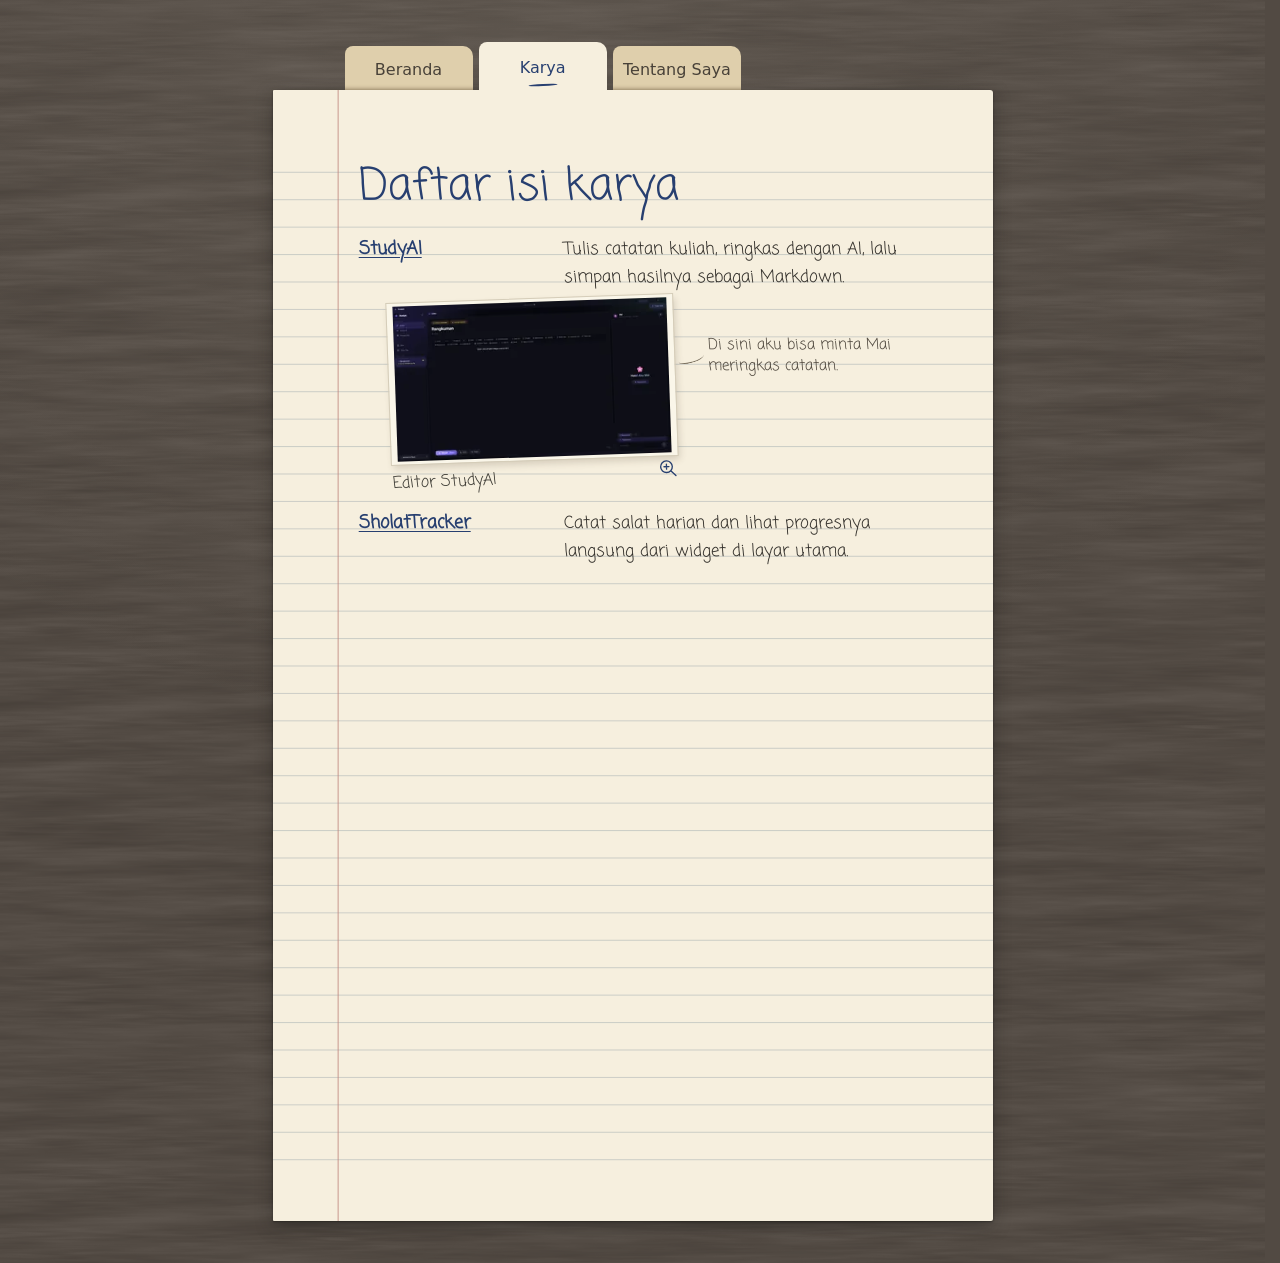
==== commit 92e629ad: "fix text size" ====
--- a/karya.html
+++ b/karya.html
@@ -22,7 +22,7 @@
     <a href="karya.html" aria-current="page">Karya</a>
     <a href="tentang.html">Tentang Saya</a>
   </nav>
-  <div class="folio-frame"><div class="folio">
+  <div class="folio-frame"><div class="folio single-folio">
   <svg class="ruling" width="0" height="0" viewBox="0 0 210 330" preserveAspectRatio="none" aria-hidden="true">
     <path stroke="#a6afb1" stroke-opacity=".72" stroke-width=".22" d="M0 24H210 M0 32H210 M0 40H210 M0 48H210 M0 56H210 M0 64H210 M0 72H210 M0 80H210 M0 88H210 M0 96H210 M0 104H210 M0 112H210 M0 120H210 M0 128H210 M0 136H210 M0 144H210 M0 152H210 M0 160H210 M0 168H210 M0 176H210 M0 184H210 M0 192H210 M0 200H210 M0 208H210 M0 216H210 M0 224H210 M0 232H210 M0 240H210 M0 248H210 M0 256H210 M0 264H210 M0 272H210 M0 280H210 M0 288H210 M0 296H210 M0 304H210 M0 312H210"/>
     <path stroke="#be837a" stroke-width=".32" stroke-opacity=".72" d="M19 0V330"/>
--- a/assets/css/folio.css
+++ b/assets/css/folio.css
@@ -501,3 +501,42 @@
   #buku-sndiy .project-prints section:has(#foto-daftar-isi:target) .back-project { display:none }
 }
 #buku-sndiy .project-prints :target { scroll-margin-block-start:100vh }
+
+/* Satu bidang tulis per bagian, termasuk ketika skrip tidak dimuat. */
+#buku-sndiy .folio.single-folio,
+#buku-sndiy:not(.paginated) .folio.single-folio {
+  block-size:157.142857cqw;
+  grid-template-rows:max(7cqw,28px) minmax(0,1fr) 3cqw;
+}
+#buku-sndiy .single-folio main { padding-top:2cqw }
+#buku-sndiy:not(.paginated) .single-folio main:has(#daftar-isi) { overflow:visible }
+#buku-sndiy.paginated .single-folio .sheets { block-size:auto; column-count:auto; overflow:visible }
+#buku-sndiy .single-folio .project-note { margin-block-start:0 }
+#buku-sndiy .project-fallback { display:grid; grid-template-columns:36% 1fr; gap:1.5cqw 4cqw; align-items:start }
+#buku-sndiy .project-fallback > a:first-child { grid-row:1 / 3; padding:0 }
+#buku-sndiy .project-fallback img { max-width:100%; max-height:27cqw }
+#buku-sndiy .project-fallback .project-note-copy { grid-column:1 / -1 }
+#buku-sndiy .project-fallback ul { margin:0; padding-inline-start:1em }
+#buku-sndiy .project-fallback a { padding:.15em 0 }
+#buku-sndiy .project-fallback h2 { margin:0 }
+@container writing (max-width:34rem) {
+  #buku-sndiy .single-folio .sheets { --pitch:4.76cqw }
+  #buku-sndiy .single-folio h1 { font-size:7cqw }
+  #buku-sndiy .single-folio :is(p,.entry-summary) { font-size:3.9cqw; line-height:var(--pitch) }
+  #buku-sndiy .single-folio :is(h2,.contents strong) { font-size:4.7cqw; line-height:1.35 }
+  #buku-sndiy .single-folio .signature { width:40cqw }
+  #buku-sndiy .single-folio .portrait-mount { width:45cqw; margin:var(--pitch) auto 0 }
+  #buku-sndiy .single-folio .project-fallback,
+  #buku-sndiy .single-folio .editor-note { font-size:3.8cqw; line-height:1.45 }
+  #buku-sndiy .single-folio .project-fallback ul { padding-inline-start:1.1em }
+  #buku-sndiy .single-folio .home-copy .link,
+  #buku-sndiy .single-folio .project-copy .link { font-size:3.8cqw; padding:1.5cqw 0; min-height:0 }
+}
+#buku-sndiy:not(.paginated) .photo-folio {
+  block-size:157.142857cqw;
+  grid-template-rows:7cqw minmax(0,1fr) 3cqw;
+}
+@container writing (max-width:30rem) {
+  #buku-sndiy .project-prints h1 { font-size:7cqw; line-height:1.4; margin-bottom:0 }
+  #buku-sndiy .project-prints figure { margin:5cqw 0 }
+}
